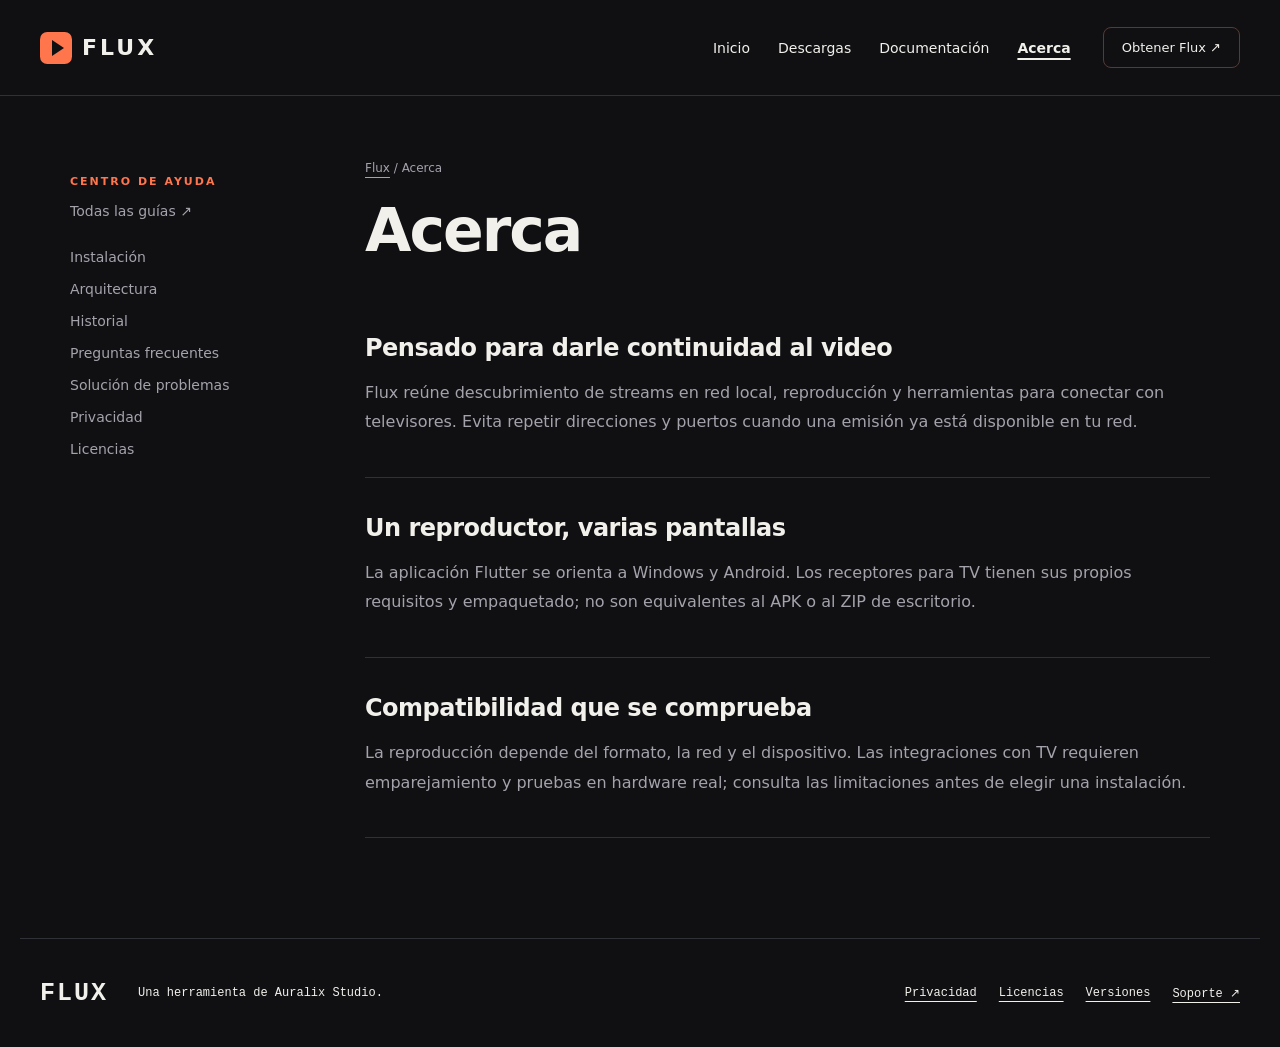
==== about.html @ de754701 "Create public website and documentation" ====
<!doctype html><html lang="es"><head><meta charset="utf-8"><meta name="viewport" content="width=device-width,initial-scale=1"><meta name="description" content="Acerca de Flux. Guías, requisitos y recursos del proyecto."><meta name="theme-color" content="#101013"><meta property="og:title" content="Acerca · Flux"><meta property="og:description" content="Descubre emisiones en tu red, reproduce con control y lleva tus videos a otra pantalla."><meta property="og:type" content="website"><title>Acerca · Flux</title><link rel="icon" href="assets/mark.svg" type="image/svg+xml"><link rel="stylesheet" href="style.css"><script src="app.js" defer></script></head><body data-repository="Auralix-Studio/flux"><a class="skip" href="#content">Ir al contenido</a><header class="header"><a href="index.html" class="brand"><img src="assets/mark.svg" width="32" height="32" alt="">Flux</a><nav aria-label="Principal"><a href="index.html">Inicio</a><a href="downloads.html">Descargas</a><a href="docs.html">Documentación</a><a aria-current="page" href="about.html">Acerca</a></nav><a class="header-cta" href="downloads.html">Obtener Flux ↗</a></header><main id="content"><div class="doc-layout"><aside><p class="eyebrow">CENTRO DE AYUDA</p><a href="docs.html">Todas las guías ↗</a><nav aria-label="Guías"><a href="install.html" >Instalación</a><a href="architecture.html" >Arquitectura</a><a href="changelog.html" >Historial</a><a href="faq.html" >Preguntas frecuentes</a><a href="troubleshoot.html" >Solución de problemas</a><a href="privacy.html" >Privacidad</a><a href="license.html" >Licencias</a></nav></aside><article><div class="breadcrumb"><a href="index.html">Flux</a> / Acerca</div><h1>Acerca</h1><section class="article-section"><h2>Pensado para darle continuidad al video</h2><p>Flux reúne descubrimiento de streams en red local, reproducción y herramientas para conectar con televisores. Evita repetir direcciones y puertos cuando una emisión ya está disponible en tu red.</p></section><section class="article-section"><h2>Un reproductor, varias pantallas</h2><p>La aplicación Flutter se orienta a Windows y Android. Los receptores para TV tienen sus propios requisitos y empaquetado; no son equivalentes al APK o al ZIP de escritorio.</p></section><section class="article-section"><h2>Compatibilidad que se comprueba</h2><p>La reproducción depende del formato, la red y el dispositivo. Las integraciones con TV requieren emparejamiento y pruebas en hardware real; consulta las limitaciones antes de elegir una instalación.</p></section></article></div></main><footer class="footer"><a class="brand" href="index.html">Flux</a><p>Una herramienta de Auralix Studio.</p><nav aria-label="Enlaces del pie"><a href="privacy.html">Privacidad</a><a href="license.html">Licencias</a><a href="changelog.html">Versiones</a><a href="https://github.com/Auralix-Studio/flux/issues">Soporte ↗</a></nav></footer></body></html>
---- style.css ----
*{box-sizing:border-box}html{scroll-behavior:smooth}body{margin:0}a{color:inherit;text-underline-offset:5px}a:focus-visible,summary:focus-visible{outline:3px solid var(--accent);outline-offset:6px}img{max-width:100%}.skip{position:absolute;top:-100px;left:15px;z-index:9}.skip:focus{top:12px;background:var(--paper);padding:12px}.header{max-width:1320px;margin:auto;padding:27px 40px;display:flex;align-items:center;gap:32px}.brand{display:flex;align-items:center;gap:10px;text-decoration:none;font-weight:800;font-size:25px;letter-spacing:-1px}.header nav{display:flex;gap:28px;margin-left:auto}.header nav a{text-decoration:none;font-size:14px}.header nav a[aria-current]{font-weight:800;text-decoration:underline;text-decoration-thickness:2px}.header-cta{font-size:13px;text-decoration:none;padding:12px 18px;border:1px solid var(--line);border-radius:8px}.eyebrow{font:600 11px/1.7 system-ui;letter-spacing:2px}.lead{font-size:19px;line-height:1.65;max-width:570px}.actions{display:flex;align-items:center;gap:26px;flex-wrap:wrap}.button{display:inline-flex;align-items:center;gap:30px;padding:18px 25px;background:var(--accent);color:var(--button-text);text-decoration:none;font-size:14px;font-weight:700}.text-link{font-size:14px;line-height:1.8}.micro{font-size:10px;letter-spacing:2px;margin-top:28px}.footer{max-width:1240px;margin:75px auto 0;padding:35px 20px;border-top:1px solid var(--line);display:flex;align-items:center;gap:30px}.footer p{font-size:12px}.footer nav{margin-left:auto;display:flex;gap:22px;font-size:12px}.doc-layout{max-width:1200px;margin:65px auto 100px;padding:0 30px;display:grid;grid-template-columns:220px minmax(0,1fr);gap:75px}.doc-layout aside{font-size:14px;align-self:start;position:sticky;top:24px}.doc-layout aside nav{display:grid;gap:16px;margin-top:30px}.doc-layout aside a{text-decoration:none;color:var(--muted)}.doc-layout aside [aria-current]{color:var(--accent);font-weight:700}.breadcrumb{font-size:12px;color:var(--muted);margin-bottom:24px}.doc-layout h1{font-size:clamp(38px,5vw,60px);line-height:1.06;letter-spacing:-2px;margin:0 0 35px}.doc-layout p{line-height:1.85;color:var(--muted)}.article-section{padding:12px 0 24px;border-bottom:1px solid var(--line)}.article-section h2{font-size:24px;letter-spacing:-.5px;margin:24px 0 10px}.doc-grid{display:grid;grid-template-columns:1fr 1fr;gap:15px;margin-top:35px}.doc-card{text-decoration:none;padding:28px;border:1px solid var(--line);background:var(--panel)}.doc-card small{color:var(--accent)}.doc-card h2{font-size:22px;margin:22px 0}.doc-card span{font-size:13px}.release-panel{background:var(--panel);padding:30px;border:1px solid var(--line);margin:35px 0}.release-panel h2{font-size:23px;line-height:1.5}.assets{display:grid;gap:12px;margin:25px 0}.assets a{padding:16px;border:1px solid var(--line);border-radius:6px;overflow-wrap:anywhere;font-size:14px}pre{white-space:pre-wrap;overflow-wrap:anywhere;font:14px/1.8 system-ui;color:var(--muted)}.release-entry{padding:25px 0;border-bottom:1px solid var(--line)}.release-entry a{font-size:24px;font-weight:700}noscript{display:block;padding:15px}.doc-layout article{min-width:0}@media(max-width:950px){.header{padding:22px 24px;gap:18px}.header-cta{display:none}.doc-layout{gap:35px;grid-template-columns:180px minmax(0,1fr)}.footer{flex-wrap:wrap}.footer nav{margin-left:0}}@media(max-width:650px){.header{flex-wrap:wrap;padding:20px}.header nav{order:2;width:100%;margin:6px 0 0;justify-content:space-between;gap:12px}.header nav a{font-size:13px}.brand{font-size:23px}.doc-layout{display:flex;flex-direction:column;margin-top:30px;padding:0 20px;gap:35px}.doc-layout aside{position:static;width:100%}.doc-layout aside nav{display:flex;gap:18px;overflow-x:auto;padding:5px 0 15px;margin-top:15px}.doc-layout aside nav a{white-space:nowrap}.doc-grid{grid-template-columns:1fr}.footer{padding:25px 20px;gap:18px;margin-top:45px}.footer nav{flex-wrap:wrap}.lead{font-size:17px}.actions{gap:20px}.release-panel{padding:22px}}@media(prefers-reduced-motion:reduce){html{scroll-behavior:auto}}:root{color-scheme:dark;--paper:#101013;--panel:#19191e;--ink:#f2f0eb;--muted:#a4a3ac;--accent:#ff754c;--button-text:#171013;--line:#303037}body{background:var(--paper);color:var(--ink);font-family:system-ui,sans-serif}.header{border-bottom:1px solid var(--line)}.header .brand{text-transform:uppercase;letter-spacing:3px;font-size:22px}.header-cta{border-color:#5c392d}.button{border-radius:3px;text-transform:uppercase;letter-spacing:1px;font-size:12px}.flux-hero{text-align:center;padding:65px 30px 0;overflow:hidden}.hero-label{font:11px monospace;letter-spacing:2px;color:var(--muted);display:flex;align-items:center;justify-content:center;gap:12px}.signal{width:6px;height:6px;background:var(--accent);border-radius:50%;box-shadow:0 0 12px #ff754c}.flux-hero h1{font-size:clamp(65px,7.4vw,105px);font-weight:650;line-height:.99;letter-spacing:-6px;margin:32px 0}.flux-hero h1 span{color:#acaab5}.flux-hero .lead{margin:25px auto;color:var(--muted);max-width:520px;font-size:17px}.flux-hero .actions{justify-content:center;margin-top:30px}.cinema{position:relative;max-width:980px;margin:55px auto 0;border:1px solid #4c3b3a;border-radius:12px 12px 0 0;padding:9px 9px 0;background:#19171a;box-shadow:0 -25px 100px #ab462015}.film-art{height:365px;position:relative;overflow:hidden;background:radial-gradient(ellipse at 50% 100%,#aa542e,#42292c 45%,#151720 78%);border-radius:5px}.planet{position:absolute;width:220px;height:220px;left:calc(50% - 110px);top:44px;background:radial-gradient(circle at 34% 24%,#ffd394,#d07b48 38%,#6d3530 72%,#201b22);border-radius:50%;box-shadow:0 0 90px #ee9a3922,inset -25px -20px 40px #0008}.horizon{position:absolute;width:150%;left:-25%;height:230px;top:245px;background:#111218;border-radius:50%;box-shadow:0 -4px 22px #faad6680}.film-caption{position:absolute;top:24px;left:25px;font:10px monospace;letter-spacing:3px;color:#e3cab4}.play-symbol{position:absolute;top:150px;left:calc(50% - 32px);border:1px solid #fff8;background:#17131b44;width:64px;height:64px;border-radius:50%;display:grid;place-items:center;font-size:20px;padding-left:4px}.transport{display:flex;align-items:center;gap:25px;padding:17px 15px;font:9px monospace;color:#b1a2a5;letter-spacing:1px}.timeline{height:2px;background:linear-gradient(to right,var(--accent) 36%,#443838 36%);flex:1}.device-pill{position:absolute;right:30px;bottom:78px;background:#17171be8;border:1px solid #58413a;padding:13px 20px;border-radius:30px;font-size:12px}.flux-features{max-width:1200px;margin:0 auto;padding:75px 25px;display:grid;grid-template-columns:repeat(3,1fr);gap:40px}.flux-features>div{grid-column:1/-1}.flux-features h2,.flux-end h2{font-size:clamp(38px,4.7vw,62px);line-height:1.1;font-weight:600;letter-spacing:-2px;margin:18px 0}.feature{border-top:1px solid var(--line);padding-top:25px;text-decoration:none}.feature>span{font:10px monospace;letter-spacing:2px;color:var(--accent)}.feature h3{font-size:24px;font-weight:500;line-height:1.25}.feature p{font-size:15px;line-height:1.8;color:var(--muted)}.feature b{font-size:12px;font-weight:500}.feature:hover{border-color:var(--accent)}.flux-end{padding:60px 30px 80px;text-align:center;background:radial-gradient(ellipse at 50% 100%,#41211e,transparent 65%);border-top:1px solid var(--line)}.flux-end .button{margin:20px}.flux-end .text-link{display:block}.doc-layout h1{font-weight:600}.doc-card:hover{border-color:var(--accent)}.doc-layout aside .eyebrow{color:var(--accent)}.footer{font-family:monospace}.footer .brand{letter-spacing:2px;text-transform:uppercase}.doc-card{border-radius:3px}@media(max-width:650px){.flux-hero{padding:45px 18px 0}.flux-hero h1{font-size:58px;letter-spacing:-3px}.film-art{height:265px}.planet{width:165px;height:165px;left:calc(50% - 82px);top:45px}.horizon{top:205px}.play-symbol{top:115px;width:54px;height:54px;left:calc(50% - 27px)}.film-caption{font-size:8px;letter-spacing:1px;left:13px}.cinema{margin-top:45px}.transport{padding:13px 7px;gap:12px}.transport span:last-child{display:none}.device-pill{right:15px;bottom:58px;font-size:10px;padding:9px 12px}.flux-features{grid-template-columns:1fr;padding:50px 24px;gap:35px}.flux-features h2{font-size:44px}.flux-end{padding:40px 20px 60px}}
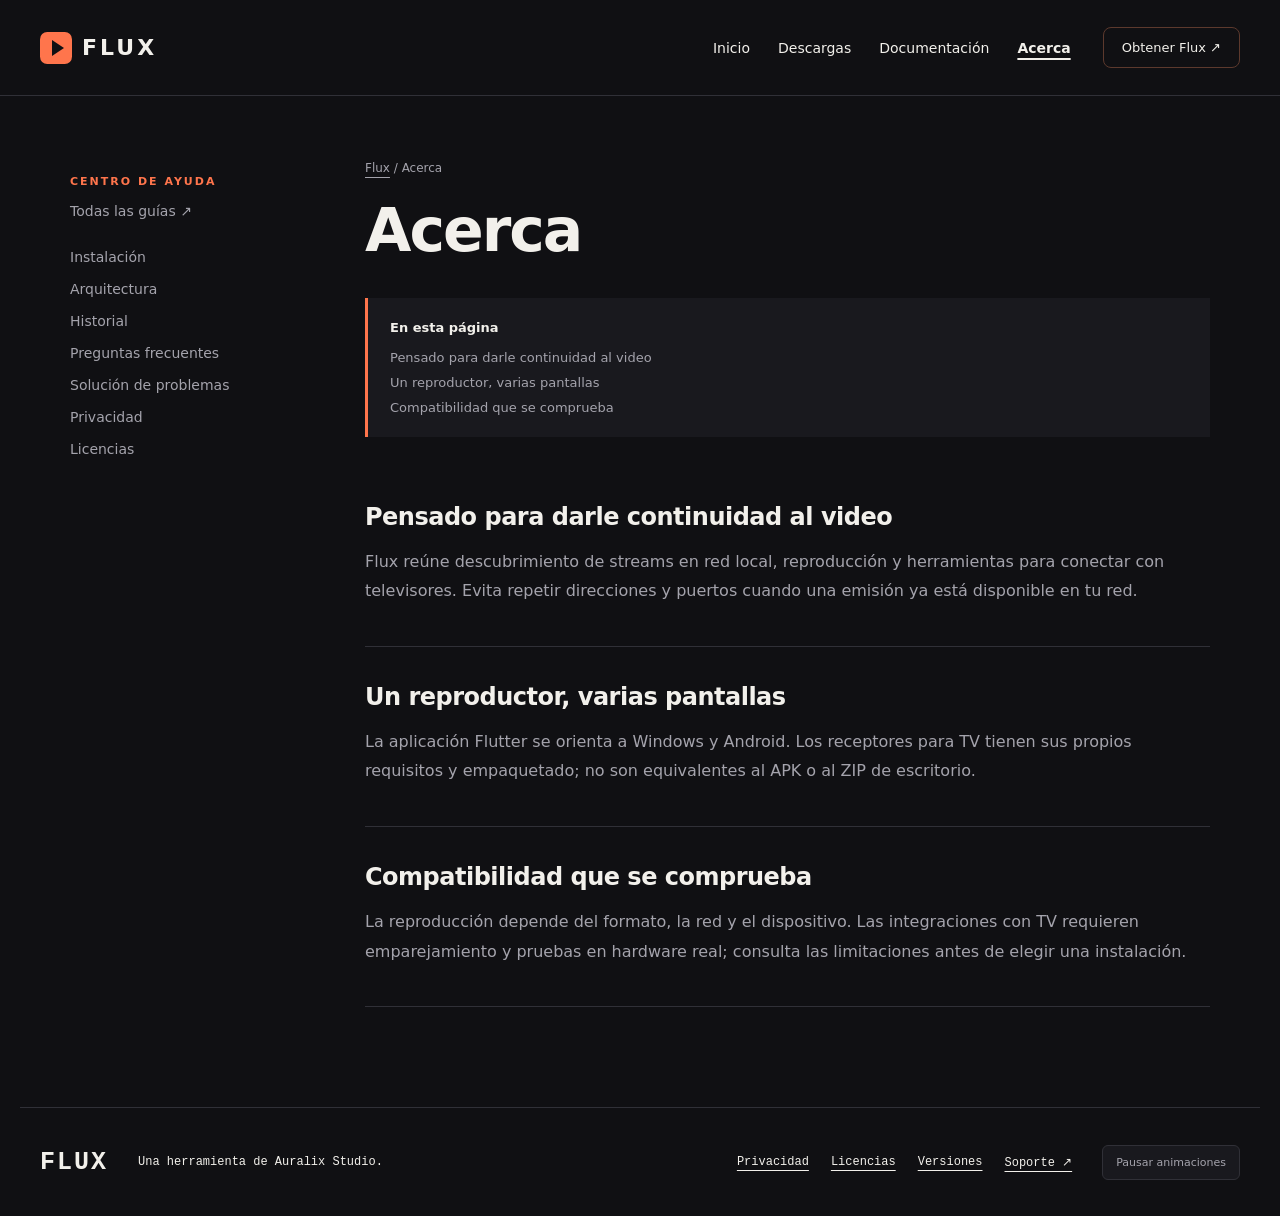
==== commit 6d990521: "Add product animations and interactive documentation" ====
--- a/about.html
+++ b/about.html
@@ -1 +1 @@
-<!doctype html><html lang="es"><head><meta charset="utf-8"><meta name="viewport" content="width=device-width,initial-scale=1"><meta name="description" content="Acerca de Flux. Guías, requisitos y recursos del proyecto."><meta name="theme-color" content="#101013"><meta property="og:title" content="Acerca · Flux"><meta property="og:description" content="Descubre emisiones en tu red, reproduce con control y lleva tus videos a otra pantalla."><meta property="og:type" content="website"><title>Acerca · Flux</title><link rel="icon" href="assets/mark.svg" type="image/svg+xml"><link rel="stylesheet" href="style.css"><script src="app.js" defer></script></head><body data-repository="Auralix-Studio/flux"><a class="skip" href="#content">Ir al contenido</a><header class="header"><a href="index.html" class="brand"><img src="assets/mark.svg" width="32" height="32" alt="">Flux</a><nav aria-label="Principal"><a href="index.html">Inicio</a><a href="downloads.html">Descargas</a><a href="docs.html">Documentación</a><a aria-current="page" href="about.html">Acerca</a></nav><a class="header-cta" href="downloads.html">Obtener Flux ↗</a></header><main id="content"><div class="doc-layout"><aside><p class="eyebrow">CENTRO DE AYUDA</p><a href="docs.html">Todas las guías ↗</a><nav aria-label="Guías"><a href="install.html" >Instalación</a><a href="architecture.html" >Arquitectura</a><a href="changelog.html" >Historial</a><a href="faq.html" >Preguntas frecuentes</a><a href="troubleshoot.html" >Solución de problemas</a><a href="privacy.html" >Privacidad</a><a href="license.html" >Licencias</a></nav></aside><article><div class="breadcrumb"><a href="index.html">Flux</a> / Acerca</div><h1>Acerca</h1><section class="article-section"><h2>Pensado para darle continuidad al video</h2><p>Flux reúne descubrimiento de streams en red local, reproducción y herramientas para conectar con televisores. Evita repetir direcciones y puertos cuando una emisión ya está disponible en tu red.</p></section><section class="article-section"><h2>Un reproductor, varias pantallas</h2><p>La aplicación Flutter se orienta a Windows y Android. Los receptores para TV tienen sus propios requisitos y empaquetado; no son equivalentes al APK o al ZIP de escritorio.</p></section><section class="article-section"><h2>Compatibilidad que se comprueba</h2><p>La reproducción depende del formato, la red y el dispositivo. Las integraciones con TV requieren emparejamiento y pruebas en hardware real; consulta las limitaciones antes de elegir una instalación.</p></section></article></div></main><footer class="footer"><a class="brand" href="index.html">Flux</a><p>Una herramienta de Auralix Studio.</p><nav aria-label="Enlaces del pie"><a href="privacy.html">Privacidad</a><a href="license.html">Licencias</a><a href="changelog.html">Versiones</a><a href="https://github.com/Auralix-Studio/flux/issues">Soporte ↗</a></nav></footer></body></html>+<!doctype html><html lang="es"><head><meta charset="utf-8"><meta name="viewport" content="width=device-width,initial-scale=1"><meta name="description" content="Acerca de Flux. Guías, requisitos y recursos del proyecto."><meta name="theme-color" content="#101013"><meta property="og:title" content="Acerca · Flux"><meta property="og:description" content="Descubre emisiones en tu red, reproduce con control y lleva tus videos a otra pantalla."><meta property="og:type" content="website"><title>Acerca · Flux</title><link rel="icon" href="assets/mark.svg" type="image/svg+xml"><link rel="stylesheet" href="style.css"><script src="app.js" defer></script><script src="ui.js" defer></script></head><body data-repository="Auralix-Studio/flux"><a class="skip" href="#content">Ir al contenido</a><header class="header"><a href="index.html" class="brand"><img src="assets/mark.svg" width="32" height="32" alt="">Flux</a><nav aria-label="Principal"><a href="index.html">Inicio</a><a href="downloads.html">Descargas</a><a href="docs.html">Documentación</a><a aria-current="page" href="about.html">Acerca</a></nav><a class="header-cta" href="downloads.html">Obtener Flux ↗</a></header><main id="content"><div class="doc-layout"><aside><p class="eyebrow">CENTRO DE AYUDA</p><a href="docs.html">Todas las guías ↗</a><nav aria-label="Guías"><a href="install.html" >Instalación</a><a href="architecture.html" >Arquitectura</a><a href="changelog.html" >Historial</a><a href="faq.html" >Preguntas frecuentes</a><a href="troubleshoot.html" >Solución de problemas</a><a href="privacy.html" >Privacidad</a><a href="license.html" >Licencias</a></nav></aside><article><div class="breadcrumb"><a href="index.html">Flux</a> / Acerca</div><h1>Acerca</h1><section class="article-section"><h2>Pensado para darle continuidad al video</h2><p>Flux reúne descubrimiento de streams en red local, reproducción y herramientas para conectar con televisores. Evita repetir direcciones y puertos cuando una emisión ya está disponible en tu red.</p></section><section class="article-section"><h2>Un reproductor, varias pantallas</h2><p>La aplicación Flutter se orienta a Windows y Android. Los receptores para TV tienen sus propios requisitos y empaquetado; no son equivalentes al APK o al ZIP de escritorio.</p></section><section class="article-section"><h2>Compatibilidad que se comprueba</h2><p>La reproducción depende del formato, la red y el dispositivo. Las integraciones con TV requieren emparejamiento y pruebas en hardware real; consulta las limitaciones antes de elegir una instalación.</p></section></article></div></main><footer class="footer"><a class="brand" href="index.html">Flux</a><p>Una herramienta de Auralix Studio.</p><nav aria-label="Enlaces del pie"><a href="privacy.html">Privacidad</a><a href="license.html">Licencias</a><a href="changelog.html">Versiones</a><a href="https://github.com/Auralix-Studio/flux/issues">Soporte ↗</a></nav></footer></body></html>
--- a/style.css
+++ b/style.css
@@ -1 +1,5 @@
 *{box-sizing:border-box}html{scroll-behavior:smooth}body{margin:0}a{color:inherit;text-underline-offset:5px}a:focus-visible,summary:focus-visible{outline:3px solid var(--accent);outline-offset:6px}img{max-width:100%}.skip{position:absolute;top:-100px;left:15px;z-index:9}.skip:focus{top:12px;background:var(--paper);padding:12px}.header{max-width:1320px;margin:auto;padding:27px 40px;display:flex;align-items:center;gap:32px}.brand{display:flex;align-items:center;gap:10px;text-decoration:none;font-weight:800;font-size:25px;letter-spacing:-1px}.header nav{display:flex;gap:28px;margin-left:auto}.header nav a{text-decoration:none;font-size:14px}.header nav a[aria-current]{font-weight:800;text-decoration:underline;text-decoration-thickness:2px}.header-cta{font-size:13px;text-decoration:none;padding:12px 18px;border:1px solid var(--line);border-radius:8px}.eyebrow{font:600 11px/1.7 system-ui;letter-spacing:2px}.lead{font-size:19px;line-height:1.65;max-width:570px}.actions{display:flex;align-items:center;gap:26px;flex-wrap:wrap}.button{display:inline-flex;align-items:center;gap:30px;padding:18px 25px;background:var(--accent);color:var(--button-text);text-decoration:none;font-size:14px;font-weight:700}.text-link{font-size:14px;line-height:1.8}.micro{font-size:10px;letter-spacing:2px;margin-top:28px}.footer{max-width:1240px;margin:75px auto 0;padding:35px 20px;border-top:1px solid var(--line);display:flex;align-items:center;gap:30px}.footer p{font-size:12px}.footer nav{margin-left:auto;display:flex;gap:22px;font-size:12px}.doc-layout{max-width:1200px;margin:65px auto 100px;padding:0 30px;display:grid;grid-template-columns:220px minmax(0,1fr);gap:75px}.doc-layout aside{font-size:14px;align-self:start;position:sticky;top:24px}.doc-layout aside nav{display:grid;gap:16px;margin-top:30px}.doc-layout aside a{text-decoration:none;color:var(--muted)}.doc-layout aside [aria-current]{color:var(--accent);font-weight:700}.breadcrumb{font-size:12px;color:var(--muted);margin-bottom:24px}.doc-layout h1{font-size:clamp(38px,5vw,60px);line-height:1.06;letter-spacing:-2px;margin:0 0 35px}.doc-layout p{line-height:1.85;color:var(--muted)}.article-section{padding:12px 0 24px;border-bottom:1px solid var(--line)}.article-section h2{font-size:24px;letter-spacing:-.5px;margin:24px 0 10px}.doc-grid{display:grid;grid-template-columns:1fr 1fr;gap:15px;margin-top:35px}.doc-card{text-decoration:none;padding:28px;border:1px solid var(--line);background:var(--panel)}.doc-card small{color:var(--accent)}.doc-card h2{font-size:22px;margin:22px 0}.doc-card span{font-size:13px}.release-panel{background:var(--panel);padding:30px;border:1px solid var(--line);margin:35px 0}.release-panel h2{font-size:23px;line-height:1.5}.assets{display:grid;gap:12px;margin:25px 0}.assets a{padding:16px;border:1px solid var(--line);border-radius:6px;overflow-wrap:anywhere;font-size:14px}pre{white-space:pre-wrap;overflow-wrap:anywhere;font:14px/1.8 system-ui;color:var(--muted)}.release-entry{padding:25px 0;border-bottom:1px solid var(--line)}.release-entry a{font-size:24px;font-weight:700}noscript{display:block;padding:15px}.doc-layout article{min-width:0}@media(max-width:950px){.header{padding:22px 24px;gap:18px}.header-cta{display:none}.doc-layout{gap:35px;grid-template-columns:180px minmax(0,1fr)}.footer{flex-wrap:wrap}.footer nav{margin-left:0}}@media(max-width:650px){.header{flex-wrap:wrap;padding:20px}.header nav{order:2;width:100%;margin:6px 0 0;justify-content:space-between;gap:12px}.header nav a{font-size:13px}.brand{font-size:23px}.doc-layout{display:flex;flex-direction:column;margin-top:30px;padding:0 20px;gap:35px}.doc-layout aside{position:static;width:100%}.doc-layout aside nav{display:flex;gap:18px;overflow-x:auto;padding:5px 0 15px;margin-top:15px}.doc-layout aside nav a{white-space:nowrap}.doc-grid{grid-template-columns:1fr}.footer{padding:25px 20px;gap:18px;margin-top:45px}.footer nav{flex-wrap:wrap}.lead{font-size:17px}.actions{gap:20px}.release-panel{padding:22px}}@media(prefers-reduced-motion:reduce){html{scroll-behavior:auto}}:root{color-scheme:dark;--paper:#101013;--panel:#19191e;--ink:#f2f0eb;--muted:#a4a3ac;--accent:#ff754c;--button-text:#171013;--line:#303037}body{background:var(--paper);color:var(--ink);font-family:system-ui,sans-serif}.header{border-bottom:1px solid var(--line)}.header .brand{text-transform:uppercase;letter-spacing:3px;font-size:22px}.header-cta{border-color:#5c392d}.button{border-radius:3px;text-transform:uppercase;letter-spacing:1px;font-size:12px}.flux-hero{text-align:center;padding:65px 30px 0;overflow:hidden}.hero-label{font:11px monospace;letter-spacing:2px;color:var(--muted);display:flex;align-items:center;justify-content:center;gap:12px}.signal{width:6px;height:6px;background:var(--accent);border-radius:50%;box-shadow:0 0 12px #ff754c}.flux-hero h1{font-size:clamp(65px,7.4vw,105px);font-weight:650;line-height:.99;letter-spacing:-6px;margin:32px 0}.flux-hero h1 span{color:#acaab5}.flux-hero .lead{margin:25px auto;color:var(--muted);max-width:520px;font-size:17px}.flux-hero .actions{justify-content:center;margin-top:30px}.cinema{position:relative;max-width:980px;margin:55px auto 0;border:1px solid #4c3b3a;border-radius:12px 12px 0 0;padding:9px 9px 0;background:#19171a;box-shadow:0 -25px 100px #ab462015}.film-art{height:365px;position:relative;overflow:hidden;background:radial-gradient(ellipse at 50% 100%,#aa542e,#42292c 45%,#151720 78%);border-radius:5px}.planet{position:absolute;width:220px;height:220px;left:calc(50% - 110px);top:44px;background:radial-gradient(circle at 34% 24%,#ffd394,#d07b48 38%,#6d3530 72%,#201b22);border-radius:50%;box-shadow:0 0 90px #ee9a3922,inset -25px -20px 40px #0008}.horizon{position:absolute;width:150%;left:-25%;height:230px;top:245px;background:#111218;border-radius:50%;box-shadow:0 -4px 22px #faad6680}.film-caption{position:absolute;top:24px;left:25px;font:10px monospace;letter-spacing:3px;color:#e3cab4}.play-symbol{position:absolute;top:150px;left:calc(50% - 32px);border:1px solid #fff8;background:#17131b44;width:64px;height:64px;border-radius:50%;display:grid;place-items:center;font-size:20px;padding-left:4px}.transport{display:flex;align-items:center;gap:25px;padding:17px 15px;font:9px monospace;color:#b1a2a5;letter-spacing:1px}.timeline{height:2px;background:linear-gradient(to right,var(--accent) 36%,#443838 36%);flex:1}.device-pill{position:absolute;right:30px;bottom:78px;background:#17171be8;border:1px solid #58413a;padding:13px 20px;border-radius:30px;font-size:12px}.flux-features{max-width:1200px;margin:0 auto;padding:75px 25px;display:grid;grid-template-columns:repeat(3,1fr);gap:40px}.flux-features>div{grid-column:1/-1}.flux-features h2,.flux-end h2{font-size:clamp(38px,4.7vw,62px);line-height:1.1;font-weight:600;letter-spacing:-2px;margin:18px 0}.feature{border-top:1px solid var(--line);padding-top:25px;text-decoration:none}.feature>span{font:10px monospace;letter-spacing:2px;color:var(--accent)}.feature h3{font-size:24px;font-weight:500;line-height:1.25}.feature p{font-size:15px;line-height:1.8;color:var(--muted)}.feature b{font-size:12px;font-weight:500}.feature:hover{border-color:var(--accent)}.flux-end{padding:60px 30px 80px;text-align:center;background:radial-gradient(ellipse at 50% 100%,#41211e,transparent 65%);border-top:1px solid var(--line)}.flux-end .button{margin:20px}.flux-end .text-link{display:block}.doc-layout h1{font-weight:600}.doc-card:hover{border-color:var(--accent)}.doc-layout aside .eyebrow{color:var(--accent)}.footer{font-family:monospace}.footer .brand{letter-spacing:2px;text-transform:uppercase}.doc-card{border-radius:3px}@media(max-width:650px){.flux-hero{padding:45px 18px 0}.flux-hero h1{font-size:58px;letter-spacing:-3px}.film-art{height:265px}.planet{width:165px;height:165px;left:calc(50% - 82px);top:45px}.horizon{top:205px}.play-symbol{top:115px;width:54px;height:54px;left:calc(50% - 27px)}.film-caption{font-size:8px;letter-spacing:1px;left:13px}.cinema{margin-top:45px}.transport{padding:13px 7px;gap:12px}.transport span:last-child{display:none}.device-pill{right:15px;bottom:58px;font-size:10px;padding:9px 12px}.flux-features{grid-template-columns:1fr;padding:50px 24px;gap:35px}.flux-features h2{font-size:44px}.flux-end{padding:40px 20px 60px}}
+
+/* Interaction and motion layer. Content stays visible without JavaScript. */
+[hidden]{display:none!important}.header{position:sticky;top:0;z-index:20;background:var(--paper);transition:box-shadow .25s ease,border-color .25s ease}.header.is-scrolled{box-shadow:0 8px 30px #00000012}.header nav a{position:relative}.header nav a:after{content:"";position:absolute;bottom:-7px;left:0;width:100%;height:2px;background:var(--accent);transform:scaleX(0);transform-origin:left;transition:transform .2s ease}.header nav a:hover:after{transform:scaleX(1)}.button,.header-cta,.doc-card,.feature{transition:translate .25s ease,box-shadow .25s ease,background .25s ease,border-color .25s ease}.button:hover{translate:0 -3px;box-shadow:0 8px 24px #0002}.button span{display:inline-block;transition:translate .2s}.button:hover span{translate:3px -3px}.doc-card:hover{translate:0 -4px;box-shadow:0 12px 30px #0001}.reading-progress{position:fixed;z-index:30;top:0;left:0;width:100%;height:3px;background:var(--accent);transform:scaleX(0);transform-origin:left;pointer-events:none}.back-top{position:fixed;bottom:24px;right:24px;z-index:25;border:1px solid var(--line);background:var(--accent);color:var(--button-text);border-radius:50%;width:44px;height:44px;font-size:24px;cursor:pointer;box-shadow:0 6px 24px #0002}.motion-control,.scene-control{border:1px solid var(--line);border-radius:6px;background:var(--panel);color:var(--muted);font:11px system-ui;padding:10px 13px;cursor:pointer}.motion-control:disabled{cursor:default;opacity:.75}.scene-control{position:absolute;bottom:70px;left:24px;background:#151419d9;border-color:#645248;color:#fff}.footer{flex-wrap:wrap}.doc-search{margin:30px 0}.doc-search label{display:block;font-weight:600;font-size:14px;margin-bottom:12px}.doc-search input{width:100%;padding:16px 18px;border:1px solid var(--line);border-radius:8px;background:var(--panel);color:var(--ink);font:16px system-ui;outline-offset:4px}.doc-search input:focus-visible{outline:2px solid var(--accent)}.search-status{font-size:13px;min-height:1.7em;margin:7px 0}.faq-item{padding:24px 0;border-bottom:1px solid var(--line)}.faq-item summary{cursor:pointer;font-size:21px;line-height:1.5;font-weight:600;padding-right:20px}.faq-item summary::marker{color:var(--accent)}.faq-item[open] p{animation:answer-in .25s ease-out}.on-this-page{display:grid;gap:10px;padding:22px;border-left:3px solid var(--accent);background:var(--panel);margin-bottom:30px;font-size:13px}.on-this-page strong{margin-bottom:5px}.on-this-page a{color:var(--muted);text-decoration:none}.on-this-page a:hover{color:var(--accent)}h2[id]{scroll-margin-top:140px}.checksum-helper{padding:20px 24px;border:1px solid var(--line);border-radius:8px;margin:24px 0}.checksum-helper p{margin-top:0;font-size:14px}.checksum-helper code{display:block;font-size:13px;overflow-wrap:anywhere;margin-bottom:15px}.checksum-helper button{padding:10px 14px;background:var(--accent);color:var(--button-text);border:0;border-radius:5px;cursor:pointer}.checksum-helper span{font-size:12px;margin-left:12px}.paper,.mk-story>div,.steps li,.help-band,.cinema,.feature,.flux-end,.doc-card,.article-section{transition:opacity .65s ease var(--reveal-delay,0ms),translate .65s cubic-bezier(.2,.65,.3,1) var(--reveal-delay,0ms)}.reveal-pending{opacity:0;translate:0 22px}.paper.reveal-pending{translate:none}.motion-paused *{animation-play-state:paused!important}@keyframes answer-in{from{opacity:0;translate:0 -5px}to{opacity:1;translate:0 0}}@media(hover:hover){.feature:hover{translate:0 -4px}}@media(max-width:650px){.back-top{right:16px;bottom:16px}.scene-control{font-size:9px;left:14px;bottom:96px;padding:7px 9px}.faq-item summary{font-size:18px}.header{position:relative}h2[id]{scroll-margin-top:25px}.checksum-helper{padding:18px}.footer .motion-control{margin-top:5px}}@media(prefers-reduced-motion:reduce){*,*:before,*:after{animation:none!important;transition:none!important;scroll-behavior:auto!important}.reveal-pending{opacity:1;translate:none}.reading-progress{transition:none}}@media print{.reveal-pending{opacity:1;translate:none}.back-top,.reading-progress,.motion-control,.scene-control{display:none!important}.header{position:static}}/* Flux: slow cinema lighting, a signal pulse and playback-inspired movement. */
+.planet{animation:planet-light 12s ease-in-out infinite}.horizon{animation:horizon-light 9s ease-in-out infinite}.signal{animation:signal-pulse 3s ease-in-out infinite}.timeline{position:relative;overflow:hidden}.timeline:after{content:"";position:absolute;width:25%;height:100%;background:#ffc28d;left:-25%;animation:scan-timeline 6s ease-in-out infinite}.film-art:after{content:"";position:absolute;inset:0;background:linear-gradient(105deg,transparent 20%,#ffffff06 45%,transparent 65%);background-size:230% 100%;animation:cinema-light 14s linear infinite;pointer-events:none}.flux-hero h1{animation:flux-arrive 1s cubic-bezier(.2,.65,.3,1) both}.flux-hero .lead{animation:flux-arrive 1s .12s both}.flux-hero .actions{animation:flux-arrive 1s .24s both}.device-pill{animation:device-float 7s ease-in-out infinite}.cinema:hover .planet{animation-play-state:paused}@keyframes planet-light{0%,100%{translate:0 0;filter:brightness(1)}50%{translate:0 -8px;filter:brightness(1.17)}}@keyframes horizon-light{0%,100%{box-shadow:0 -4px 22px #faad6680}50%{box-shadow:0 -6px 36px #faad66b0}}@keyframes signal-pulse{0%,100%{box-shadow:0 0 8px #ff754c}50%{box-shadow:0 0 22px #ff754c99}}@keyframes scan-timeline{0%{left:-25%}85%,100%{left:100%}}@keyframes cinema-light{from{background-position:200% 0}to{background-position:-100% 0}}@keyframes device-float{0%,100%{translate:0 0}50%{translate:0 -5px}}@keyframes flux-arrive{from{opacity:0;translate:0 22px}to{opacity:1;translate:0 0}}
